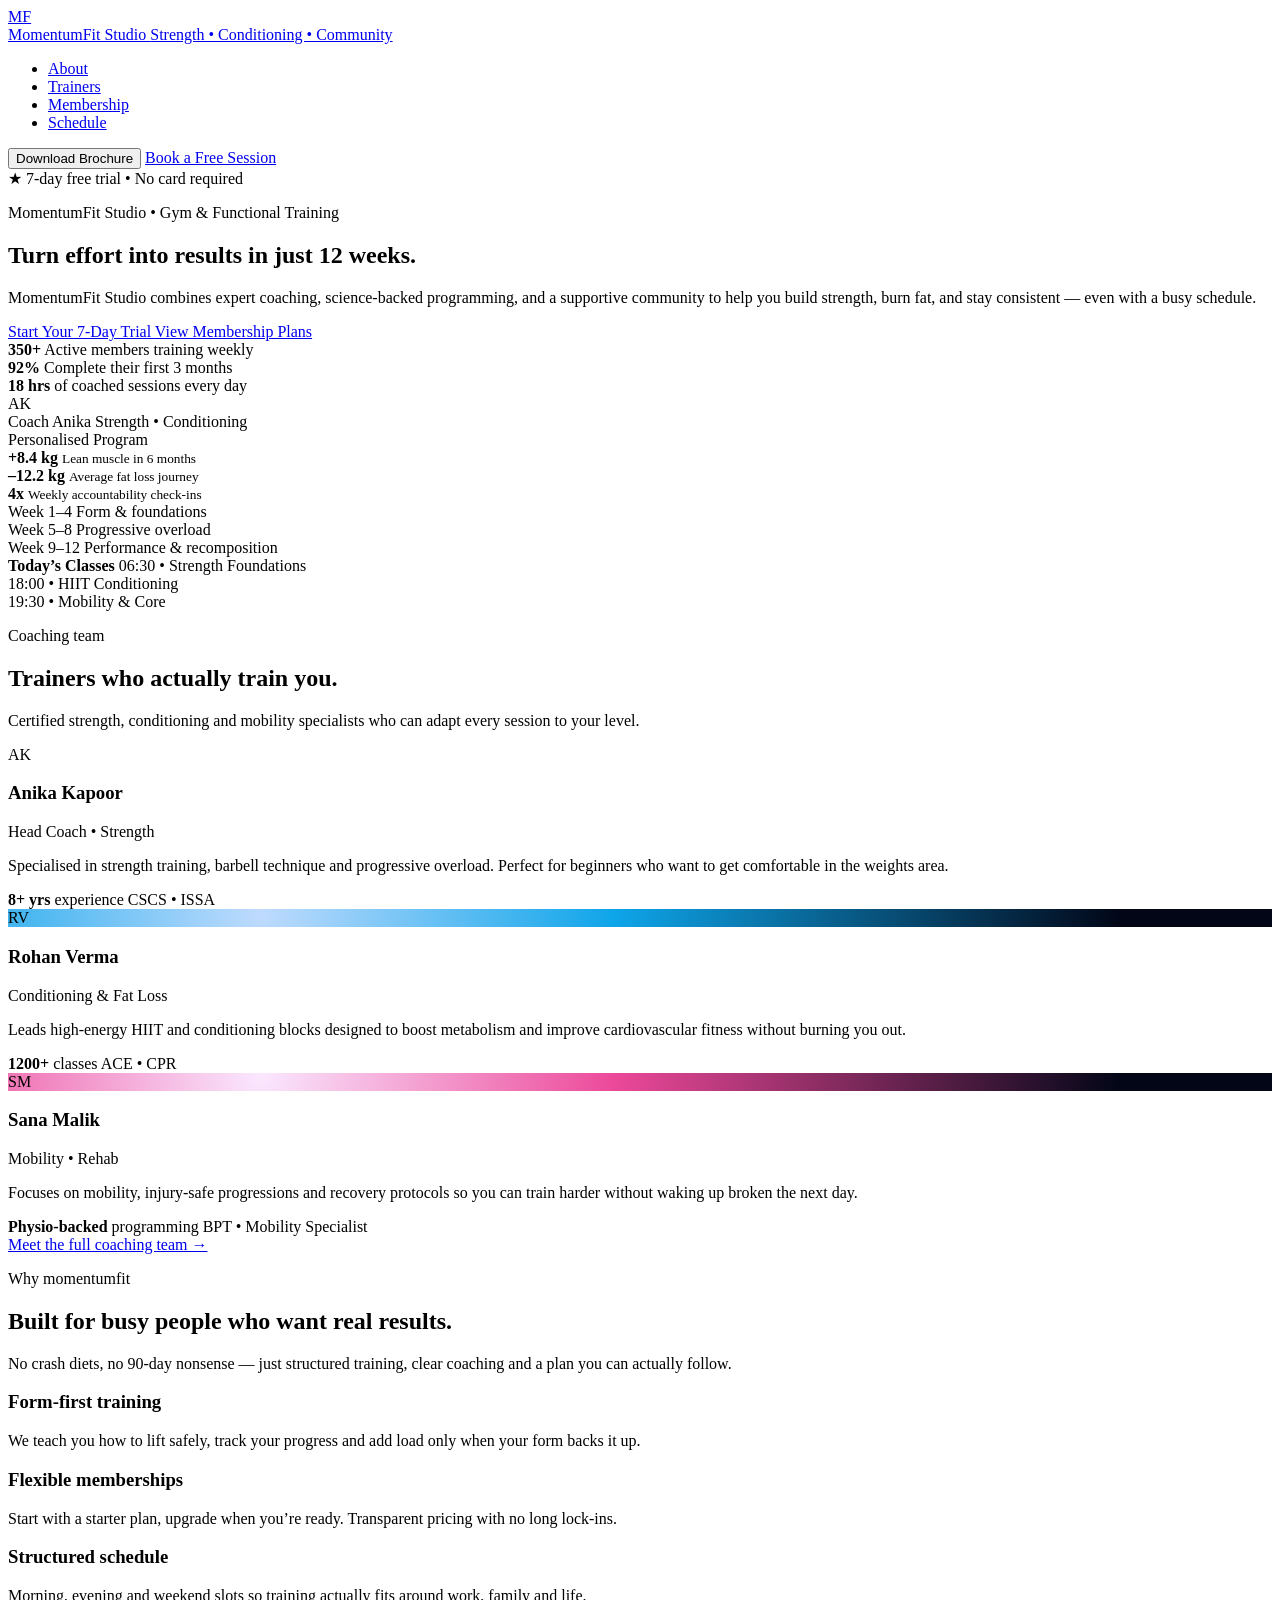
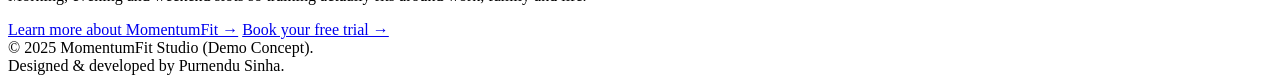
==== index.html @ ffd6edc4 "Create index.html" ====
<!DOCTYPE html>
<html lang="en">
<head>
  <meta charset="UTF-8" />
  <meta name="viewport" content="width=device-width, initial-scale=1" />
  <title>MomentumFit Studio – Gym & Fitness</title>
  <meta name="description" content="MomentumFit Studio is a modern fitness space offering personal training, group classes, and flexible memberships to help you reach your goals." />

  <!-- Fonts -->
  <link rel="preconnect" href="https://fonts.googleapis.com" />
  <link rel="preconnect" href="https://fonts.gstatic.com" crossorigin />
  <link href="https://fonts.googleapis.com/css2?family=Montserrat:wght@500;600;700;800&family=Inter:wght@300;400;500;600&display=swap" rel="stylesheet" />

  <!-- Styles -->
  <link rel="stylesheet" href="styles.css" />
</head>
<body>
  <header>
    <div class="nav-inner">
      <a href="index.html" class="logo">
        <div class="logo-mark">MF</div>
        <div>
          MomentumFit Studio
          <span>Strength • Conditioning • Community</span>
        </div>
      </a>

      <nav aria-label="Primary navigation">
        <ul>
          <li><a href="about.html">About</a></li>
          <li><a href="trainers.html">Trainers</a></li>
          <li><a href="about.html#membership">Membership</a></li>
          <li><a href="about.html#schedule">Schedule</a></li>
        </ul>
      </nav>

      <div class="nav-cta">
        <button class="btn btn-outline" type="button">Download Brochure</button>
        <a href="about.html#join" class="btn btn-primary">Book a Free Session</a>
      </div>

      <div class="hamburger" aria-hidden="true">
        <span></span><span></span><span></span>
      </div>
    </div>
  </header>

  <main class="page-shell" id="top">
    <!-- HERO -->
    <section class="hero" aria-labelledby="hero-title">
      <div class="hero-copy">
        <div class="btn-pill">
          <span>★</span>
          7-day free trial • No card required
        </div>
        <p class="eyebrow">MomentumFit Studio • Gym & Functional Training</p>
        <h1 id="hero-title">
          Turn effort into <span>results</span> in just 12 weeks.
        </h1>
        <p class="hero-lead">
          MomentumFit Studio combines expert coaching, science-backed programming, and a supportive community
          to help you build strength, burn fat, and stay consistent — even with a busy schedule.
        </p>
        <div class="hero-actions">
          <a href="about.html#join" class="btn btn-primary">
            Start Your 7-Day Trial
          </a>
          <a href="about.html#membership" class="btn btn-outline">
            View Membership Plans
          </a>
        </div>
        <div class="hero-meta">
          <div>
            <strong>350+</strong>
            Active members training weekly
          </div>
          <div>
            <strong>92%</strong>
            Complete their first 3 months
          </div>
          <div>
            <strong>18 hrs</strong>
            of coached sessions every day
          </div>
        </div>
      </div>

      <div class="hero-visual" aria-hidden="true">
        <div class="hero-card">
          <div class="hero-card-header">
            <div class="hero-avatar">
              <div class="hero-avatar-circle">AK</div>
              <div class="hero-avatar-meta">
                <span>Coach Anika</span>
                <span>Strength • Conditioning</span>
              </div>
            </div>
            <div class="hero-tag">Personalised Program</div>
          </div>

          <div class="hero-metrics">
            <div class="metric">
              <strong>+8.4 kg</strong>
              <small>Lean muscle in 6 months</small>
            </div>
            <div class="metric">
              <strong>–12.2 kg</strong>
              <small>Average fat loss journey</small>
            </div>
            <div class="metric">
              <strong>4x</strong>
              <small>Weekly accountability check-ins</small>
            </div>
          </div>

          <div class="hero-timeline">
            <div class="hero-timeline-row">
              <span class="hero-timeline-label">Week 1–4</span>
              <span class="hero-timeline-value">Form &amp; foundations</span>
            </div>
            <div class="hero-timeline-row">
              <span class="hero-timeline-label">Week 5–8</span>
              <span class="hero-timeline-value">Progressive overload</span>
            </div>
            <div class="hero-timeline-row">
              <span class="hero-timeline-label">Week 9–12</span>
              <span class="hero-timeline-value">Performance &amp; recomposition</span>
            </div>
          </div>

          <div class="floating-card">
            <strong>Today’s Classes</strong>
            <span>06:30 • Strength Foundations</span><br />
            <span>18:00 • HIIT Conditioning</span><br />
            <span>19:30 • Mobility &amp; Core</span>
            <div class="floating-progress">
              <span></span>
            </div>
          </div>
        </div>
      </div>
    </section>

    <!-- HOME PREVIEW: Trainers -->
    <section aria-labelledby="home-trainers-title">
      <div class="section-header">
        <div>
          <p class="section-kicker">Coaching team</p>
          <h2 class="section-title" id="home-trainers-title">Trainers who actually train you.</h2>
        </div>
        <p class="section-subtitle">
          Certified strength, conditioning and mobility specialists who can adapt every session to your level.
        </p>
      </div>

      <div class="card-grid" aria-label="Trainer preview">
        <article class="card">
          <div class="trainer-head">
            <div class="trainer-avatar">AK</div>
            <div class="trainer-meta">
              <h3>Anika Kapoor</h3>
              <span>Head Coach • Strength</span>
            </div>
          </div>
          <p class="trainer-bio">
            Specialised in strength training, barbell technique and progressive overload. Perfect for
            beginners who want to get comfortable in the weights area.
          </p>
          <div class="trainer-foot">
            <span><strong>8+ yrs</strong> experience</span>
            <span>CSCS • ISSA</span>
          </div>
        </article>

        <article class="card">
          <div class="trainer-head">
            <div class="trainer-avatar" style="background: radial-gradient(circle at 20% 20%, #bfdbfe 0, #0ea5e9 35%, #020617 85%);">
              RV
            </div>
            <div class="trainer-meta">
              <h3>Rohan Verma</h3>
              <span>Conditioning &amp; Fat Loss</span>
            </div>
          </div>
          <p class="trainer-bio">
            Leads high-energy HIIT and conditioning blocks designed to boost metabolism and improve
            cardiovascular fitness without burning you out.
          </p>
          <div class="trainer-foot">
            <span><strong>1200+</strong> classes</span>
            <span>ACE • CPR</span>
          </div>
        </article>

        <article class="card">
          <div class="trainer-head">
            <div class="trainer-avatar" style="background: radial-gradient(circle at 20% 20%, #fae8ff 0, #ec4899 35%, #020617 85%);">
              SM
            </div>
            <div class="trainer-meta">
              <h3>Sana Malik</h3>
              <span>Mobility • Rehab</span>
            </div>
          </div>
          <p class="trainer-bio">
            Focuses on mobility, injury-safe progressions and recovery protocols so you can train harder
            without waking up broken the next day.
          </p>
          <div class="trainer-foot">
            <span><strong>Physio-backed</strong> programming</span>
            <span>BPT • Mobility Specialist</span>
          </div>
        </article>
      </div>

      <div class="section-cta-row">
        <a href="trainers.html" class="btn btn-outline">Meet the full coaching team →</a>
      </div>
    </section>

    <!-- HOME PREVIEW: Why MomentumFit / Membership -->
    <section aria-labelledby="home-about-title">
      <div class="section-header">
        <div>
          <p class="section-kicker">Why momentumfit</p>
          <h2 class="section-title" id="home-about-title">Built for busy people who want real results.</h2>
        </div>
        <p class="section-subtitle">
          No crash diets, no 90-day nonsense — just structured training, clear coaching and a plan you can actually follow.
        </p>
      </div>

      <div class="card-grid">
        <article class="card">
          <h3 class="mini-title">Form-first training</h3>
          <p class="mini-copy">
            We teach you how to lift safely, track your progress and add load only when your form backs it up.
          </p>
        </article>
        <article class="card">
          <h3 class="mini-title">Flexible memberships</h3>
          <p class="mini-copy">
            Start with a starter plan, upgrade when you’re ready. Transparent pricing with no long lock-ins.
          </p>
        </article>
        <article class="card">
          <h3 class="mini-title">Structured schedule</h3>
          <p class="mini-copy">
            Morning, evening and weekend slots so training actually fits around work, family and life.
          </p>
        </article>
      </div>

      <div class="section-cta-row">
        <a href="about.html" class="btn btn-outline">Learn more about MomentumFit →</a>
        <a href="about.html#join" class="btn btn-primary">Book your free trial →</a>
      </div>
    </section>
  </main>

  <footer>
    <div class="footer-inner">
      <span>© 2025 MomentumFit Studio (Demo Concept).</span>
      <div class="footer-links">
        <span>Designed &amp; developed by Purnendu Sinha.</span>
      </div>
    </div>
  </footer>
</body>
</html>
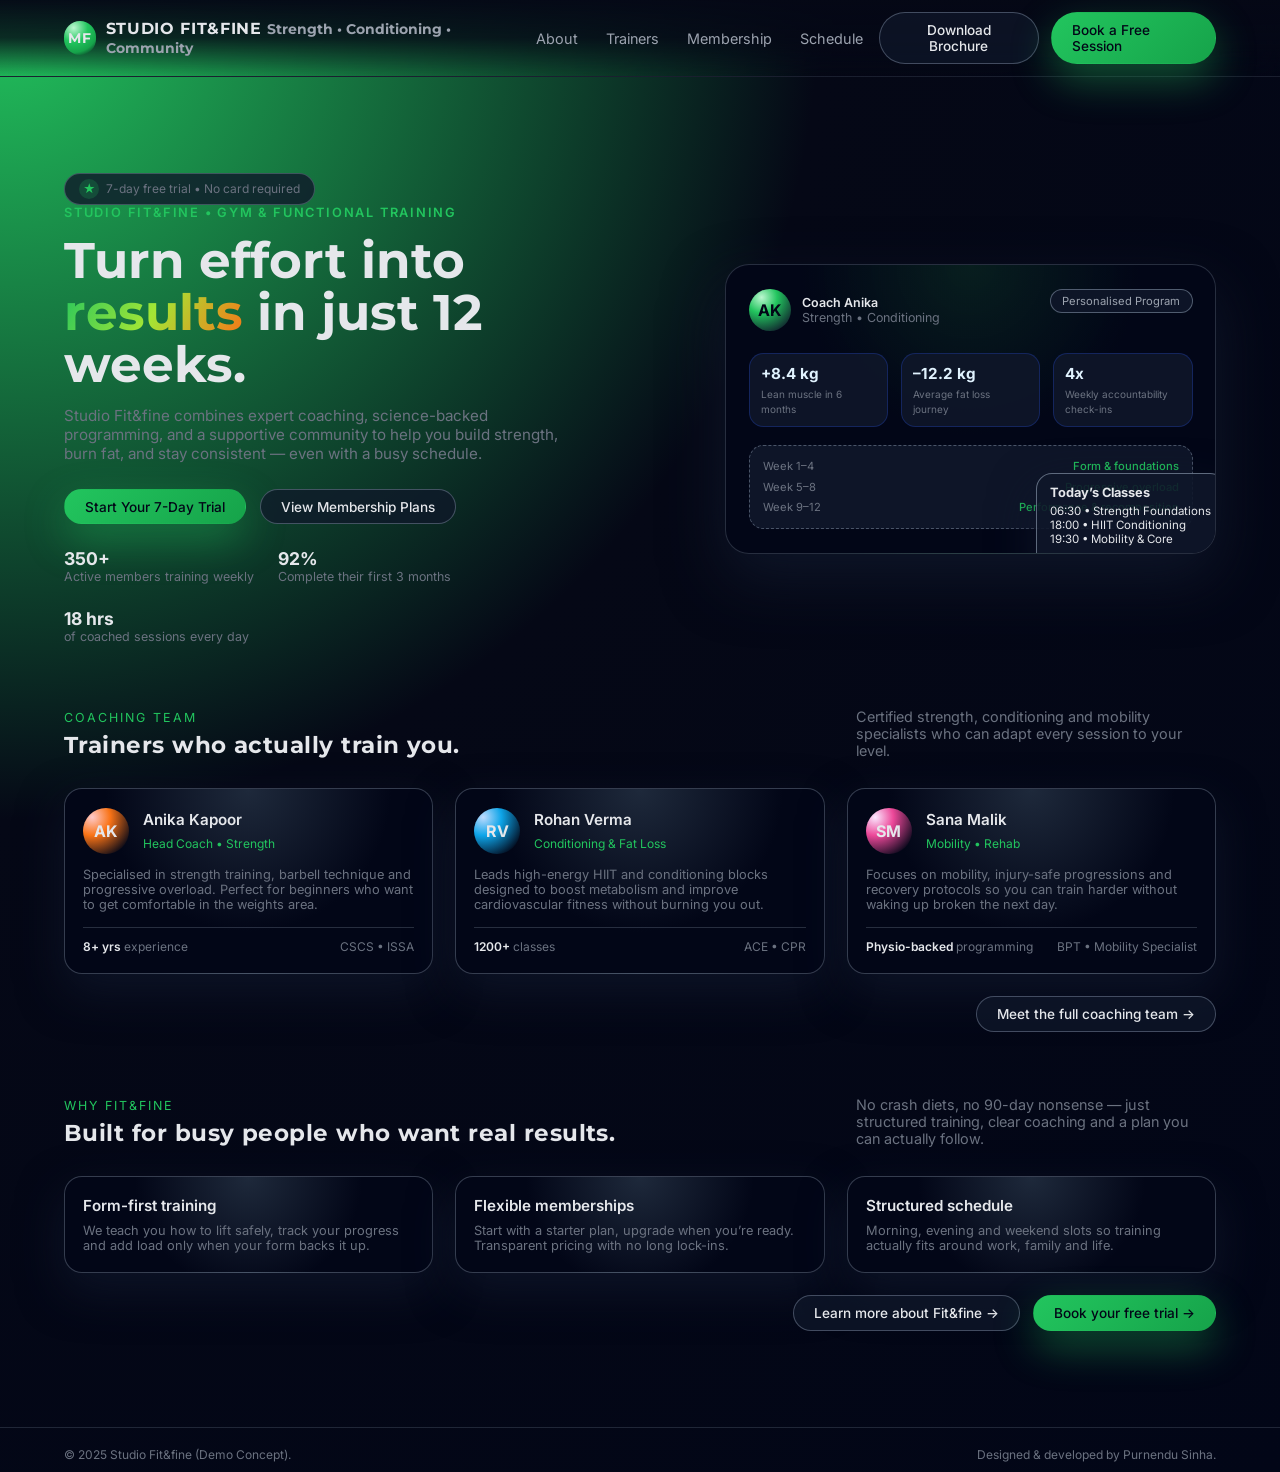
==== commit 9c58cca6: "Update index.html" ====
--- a/index.html
+++ b/index.html
@@ -3,8 +3,8 @@
 <head>
   <meta charset="UTF-8" />
   <meta name="viewport" content="width=device-width, initial-scale=1" />
-  <title>MomentumFit Studio – Gym & Fitness</title>
-  <meta name="description" content="MomentumFit Studio is a modern fitness space offering personal training, group classes, and flexible memberships to help you reach your goals." />
+  <title>Studio Fit&fine– Gym & Fitness</title>
+  <meta name="description" content="Studio Fit&fine is a modern fitness space offering personal training, group classes, and flexible memberships to help you reach your goals." />
 
   <!-- Fonts -->
   <link rel="preconnect" href="https://fonts.googleapis.com" />
@@ -20,7 +20,7 @@
       <a href="index.html" class="logo">
         <div class="logo-mark">MF</div>
         <div>
-          MomentumFit Studio
+          Studio Fit&fine
           <span>Strength • Conditioning • Community</span>
         </div>
       </a>
@@ -53,12 +53,12 @@
           <span>★</span>
           7-day free trial • No card required
         </div>
-        <p class="eyebrow">MomentumFit Studio • Gym & Functional Training</p>
+        <p class="eyebrow">Studio Fit&fine • Gym & Functional Training</p>
         <h1 id="hero-title">
           Turn effort into <span>results</span> in just 12 weeks.
         </h1>
         <p class="hero-lead">
-          MomentumFit Studio combines expert coaching, science-backed programming, and a supportive community
+          Studio Fit&fine combines expert coaching, science-backed programming, and a supportive community
           to help you build strength, burn fat, and stay consistent — even with a busy schedule.
         </p>
         <div class="hero-actions">
@@ -218,11 +218,11 @@
       </div>
     </section>
 
-    <!-- HOME PREVIEW: Why MomentumFit / Membership -->
+    <!-- HOME PREVIEW: Why Fit&fine / Membership -->
     <section aria-labelledby="home-about-title">
       <div class="section-header">
         <div>
-          <p class="section-kicker">Why momentumfit</p>
+          <p class="section-kicker">Why Fit&fine</p>
           <h2 class="section-title" id="home-about-title">Built for busy people who want real results.</h2>
         </div>
         <p class="section-subtitle">
@@ -252,7 +252,7 @@
       </div>
 
       <div class="section-cta-row">
-        <a href="about.html" class="btn btn-outline">Learn more about MomentumFit →</a>
+        <a href="about.html" class="btn btn-outline">Learn more about Fit&fine →</a>
         <a href="about.html#join" class="btn btn-primary">Book your free trial →</a>
       </div>
     </section>
@@ -260,7 +260,7 @@
 
   <footer>
     <div class="footer-inner">
-      <span>© 2025 MomentumFit Studio (Demo Concept).</span>
+      <span>© 2025 Studio Fit&fine (Demo Concept).</span>
       <div class="footer-links">
         <span>Designed &amp; developed by Purnendu Sinha.</span>
       </div>
--- a/styles.css
+++ b/styles.css
@@ -0,0 +1,1007 @@
+:root {
+  --bg-body: #050816;
+  --bg-elevated: #0b1020;
+  --bg-elevated-soft: rgba(15, 23, 42, 0.9);
+  --accent: #22c55e;
+  --accent-soft: rgba(34, 197, 94, 0.15);
+  --accent-alt: #f97316;
+  --border-subtle: rgba(148, 163, 184, 0.3);
+  --text-main: #e5e7eb;
+  --text-muted: #9ca3af;
+  --text-soft: #6b7280;
+  --danger: #ef4444;
+  --radius-lg: 18px;
+  --radius-xl: 24px;
+  --shadow-soft: 0 24px 60px rgba(15, 23, 42, 0.9);
+  --shadow-subtle: 0 18px 45px rgba(15, 23, 42, 0.8);
+  --nav-height: 76px;
+}
+
+* {
+  box-sizing: border-box;
+  margin: 0;
+  padding: 0;
+}
+
+html,
+body {
+  scroll-behavior: smooth;
+  background: radial-gradient(circle at top left, #22c55e 0, #050816 42%, #020617 100%);
+}
+
+body {
+  font-family: 'Inter', system-ui, -apple-system, BlinkMacSystemFont, sans-serif;
+  color: var(--text-main);
+  min-height: 100vh;
+}
+
+a {
+  color: inherit;
+  text-decoration: none;
+}
+
+img {
+  max-width: 100%;
+  display: block;
+}
+
+/* Layout */
+
+.page-shell {
+  max-width: 1200px;
+  margin: 0 auto;
+  padding: 0 1.5rem 3rem;
+}
+
+header {
+  position: sticky;
+  top: 0;
+  z-index: 20;
+  backdrop-filter: blur(18px);
+  background: linear-gradient(
+    to bottom,
+    rgba(5, 8, 22, 0.98),
+    rgba(5, 8, 22, 0.8),
+    transparent
+  );
+  border-bottom: 1px solid rgba(148, 163, 184, 0.15);
+}
+
+.nav-inner {
+  max-width: 1200px;
+  margin: 0 auto;
+  padding: 0.75rem 1.5rem;
+  display: flex;
+  align-items: center;
+  justify-content: space-between;
+  height: var(--nav-height);
+  gap: 1rem;
+}
+
+.logo {
+  display: flex;
+  align-items: center;
+  gap: 0.6rem;
+  font-family: 'Montserrat', sans-serif;
+  font-weight: 700;
+  letter-spacing: 0.04em;
+  text-transform: uppercase;
+}
+
+.logo-mark {
+  width: 34px;
+  height: 34px;
+  border-radius: 999px;
+  background: radial-gradient(circle at 30% 20%, #bbf7d0 0, #22c55e 40%, #16a34a 70%, #020617 100%);
+  display: flex;
+  align-items: center;
+  justify-content: center;
+  font-size: 0.9rem;
+}
+
+.logo span:last-child {
+  font-size: 0.85rem;
+  color: var(--text-muted);
+  text-transform: none;
+  letter-spacing: 0;
+}
+
+nav ul {
+  display: flex;
+  align-items: center;
+  list-style: none;
+  gap: 1.75rem;
+  font-size: 0.9rem;
+}
+
+nav a {
+  position: relative;
+  color: var(--text-muted);
+}
+
+nav a::after {
+  content: "";
+  position: absolute;
+  left: 0;
+  bottom: -0.35rem;
+  width: 0;
+  height: 2px;
+  border-radius: 999px;
+  background: linear-gradient(to right, var(--accent), var(--accent-alt));
+  transition: width 0.18s ease-out;
+}
+
+nav a:hover {
+  color: var(--text-main);
+}
+
+nav a:hover::after {
+  width: 16px;
+}
+
+.nav-cta {
+  display: flex;
+  align-items: center;
+  gap: 0.75rem;
+}
+
+/* Buttons */
+
+.btn {
+  display: inline-flex;
+  align-items: center;
+  justify-content: center;
+  gap: 0.4rem;
+  border-radius: 999px;
+  padding: 0.55rem 1.25rem;
+  border: 1px solid transparent;
+  font-size: 0.85rem;
+  font-weight: 500;
+  cursor: pointer;
+  background: none;
+  color: inherit;
+  transition:
+    transform 0.15s ease-out,
+    box-shadow 0.15s ease-out,
+    background 0.15s ease-out,
+    border-color 0.15s ease-out;
+  font-family: inherit;
+}
+
+.btn-primary {
+  background: linear-gradient(135deg, #22c55e, #16a34a);
+  color: #020617;
+  box-shadow: 0 16px 40px rgba(34, 197, 94, 0.4);
+}
+
+.btn-primary:hover {
+  transform: translateY(-1px) translateZ(0);
+  box-shadow: 0 18px 48px rgba(34, 197, 94, 0.45);
+}
+
+.btn-outline {
+  border-color: rgba(148, 163, 184, 0.4);
+  background: rgba(15, 23, 42, 0.75);
+}
+
+.btn-outline:hover {
+  border-color: var(--accent);
+  background: rgba(15, 23, 42, 0.95);
+}
+
+.btn-pill {
+  border-radius: 999px;
+  border: 1px solid rgba(148, 163, 184, 0.35);
+  background: rgba(15, 23, 42, 0.8);
+  padding: 0.3rem 0.9rem;
+  font-size: 0.75rem;
+  color: var(--text-soft);
+  display: inline-flex;
+  align-items: center;
+  gap: 0.4rem;
+}
+
+.btn-pill span {
+  display: inline-flex;
+  align-items: center;
+  justify-content: center;
+  width: 20px;
+  height: 20px;
+  border-radius: 999px;
+  background: rgba(34, 197, 94, 0.2);
+  color: var(--accent);
+  font-size: 0.75rem;
+}
+
+/* Hamburger */
+
+.hamburger {
+  display: none;
+  flex-direction: column;
+  gap: 4px;
+  cursor: pointer;
+}
+
+.hamburger span {
+  width: 20px;
+  height: 2px;
+  border-radius: 999px;
+  background: var(--text-main);
+}
+
+/* Hero */
+
+main {
+  margin-top: 1.5rem;
+}
+
+.hero {
+  display: grid;
+  grid-template-columns: minmax(0, 1.25fr) minmax(0, 1fr);
+  gap: 3rem;
+  align-items: center;
+  padding-top: 2rem;
+}
+
+.hero-copy {
+  max-width: 540px;
+}
+
+.eyebrow {
+  font-size: 0.8rem;
+  text-transform: uppercase;
+  letter-spacing: 0.14em;
+  color: var(--accent);
+  margin-bottom: 0.9rem;
+  font-weight: 600;
+}
+
+.hero h1 {
+  font-family: 'Montserrat', sans-serif;
+  font-size: clamp(2.3rem, 4vw, 3.1rem);
+  line-height: 1.05;
+  margin-bottom: 1rem;
+}
+
+.hero h1 span {
+  background: linear-gradient(120deg, #22c55e, #a3e635, #f97316);
+  -webkit-background-clip: text;
+  background-clip: text;
+  color: transparent;
+}
+
+.hero-lead {
+  font-size: 0.95rem;
+  color: var(--text-soft);
+  max-width: 32rem;
+  margin-bottom: 1.6rem;
+}
+
+.hero-actions {
+  display: flex;
+  flex-wrap: wrap;
+  gap: 0.9rem;
+  margin-bottom: 1.5rem;
+}
+
+.hero-meta {
+  display: flex;
+  flex-wrap: wrap;
+  gap: 1.5rem;
+  font-size: 0.78rem;
+  color: var(--text-soft);
+}
+
+.hero-meta strong {
+  display: block;
+  font-size: 1.1rem;
+  color: var(--text-main);
+}
+
+.hero-visual {
+  position: relative;
+}
+
+.hero-card {
+  position: relative;
+  border-radius: var(--radius-xl);
+  padding: 1.5rem 1.4rem;
+  background: radial-gradient(circle at top, #22c55e1f 0, #020617 45%);
+  border: 1px solid rgba(148, 163, 184, 0.25);
+  box-shadow: var(--shadow-soft);
+  overflow: hidden;
+}
+
+.hero-card-header {
+  display: flex;
+  justify-content: space-between;
+  gap: 1rem;
+  margin-bottom: 1.4rem;
+}
+
+.hero-avatar {
+  display: flex;
+  align-items: center;
+  gap: 0.7rem;
+}
+
+.hero-avatar-circle {
+  width: 42px;
+  height: 42px;
+  border-radius: 999px;
+  background: radial-gradient(circle at 30% 20%, #bbf7d0 0, #22c55e 35%, #0f172a 88%);
+  display: flex;
+  align-items: center;
+  justify-content: center;
+  font-size: 1rem;
+  font-weight: 700;
+  color: #020617;
+}
+
+.hero-avatar-meta span {
+  display: block;
+  font-size: 0.78rem;
+}
+
+.hero-avatar-meta span:first-child {
+  font-weight: 600;
+}
+
+.hero-avatar-meta span:last-child {
+  color: var(--text-soft);
+}
+
+.hero-tag {
+  font-size: 0.7rem;
+  padding: 0.25rem 0.7rem;
+  border-radius: 999px;
+  background: rgba(15, 23, 42, 0.9);
+  border: 1px solid rgba(148, 163, 184, 0.5);
+  color: var(--text-muted);
+  align-self: flex-start;
+}
+
+.hero-metrics {
+  display: grid;
+  grid-template-columns: repeat(3, minmax(0, 1fr));
+  gap: 0.8rem;
+  margin-bottom: 1.1rem;
+  font-size: 0.75rem;
+}
+
+.metric {
+  padding: 0.65rem 0.7rem;
+  border-radius: 0.9rem;
+  background: rgba(15, 23, 42, 0.9);
+  border: 1px solid rgba(30, 64, 175, 0.4);
+}
+
+.metric strong {
+  display: block;
+  font-size: 0.95rem;
+  margin-bottom: 0.15rem;
+  color: #e0f2fe;
+}
+
+.metric small {
+  color: var(--text-soft);
+}
+
+.hero-timeline {
+  position: relative;
+  margin-top: 0.4rem;
+  padding: 0.85rem 0.8rem;
+  border-radius: 0.9rem;
+  background: rgba(15, 23, 42, 0.94);
+  border: 1px dashed rgba(148, 163, 184, 0.45);
+  font-size: 0.7rem;
+}
+
+.hero-timeline-row {
+  display: flex;
+  justify-content: space-between;
+  gap: 0.8rem;
+  margin-bottom: 0.4rem;
+}
+
+.hero-timeline-row:last-child {
+  margin-bottom: 0;
+}
+
+.hero-timeline-label {
+  color: var(--text-soft);
+}
+
+.hero-timeline-value {
+  font-weight: 500;
+  color: var(--accent);
+}
+
+.floating-card {
+  position: absolute;
+  right: -0.7rem;
+  bottom: -1rem;
+  width: 190px;
+  border-radius: 1rem;
+  padding: 0.7rem 0.8rem;
+  background: var(--bg-elevated-soft);
+  border: 1px solid rgba(148, 163, 184, 0.6);
+  transform: translateY(0);
+  animation: float 6s ease-in-out infinite;
+  font-size: 0.72rem;
+  box-shadow: var(--shadow-subtle);
+}
+
+.floating-card strong {
+  display: block;
+  font-size: 0.8rem;
+  margin-bottom: 0.25rem;
+}
+
+.floating-progress {
+  margin-top: 0.4rem;
+  width: 100%;
+  height: 4px;
+  border-radius: 999px;
+  background: rgba(30, 64, 175, 0.6);
+  overflow: hidden;
+  position: relative;
+}
+
+.floating-progress span {
+  position: absolute;
+  left: 0;
+  top: 0;
+  height: 100%;
+  width: 70%;
+  border-radius: 999px;
+  background: linear-gradient(90deg, #22c55e, #a3e635);
+}
+
+@keyframes float {
+  0%,
+  100% {
+    transform: translateY(0);
+  }
+  50% {
+    transform: translateY(-8px);
+  }
+}
+
+/* Sections */
+
+section {
+  margin-top: 4rem;
+}
+
+.section-header {
+  display: flex;
+  justify-content: space-between;
+  align-items: flex-end;
+  gap: 1rem;
+  margin-bottom: 1.8rem;
+}
+
+.section-title {
+  font-family: 'Montserrat', sans-serif;
+  font-size: 1.45rem;
+  letter-spacing: 0.02em;
+}
+
+.section-kicker {
+  font-size: 0.78rem;
+  color: var(--accent);
+  text-transform: uppercase;
+  letter-spacing: 0.16em;
+  margin-bottom: 0.4rem;
+}
+
+.section-subtitle {
+  font-size: 0.9rem;
+  color: var(--text-soft);
+  max-width: 360px;
+}
+
+.section-cta-row {
+  margin-top: 1.4rem;
+  display: flex;
+  gap: 0.8rem;
+  justify-content: flex-end;
+  flex-wrap: wrap;
+}
+
+/* Cards & Grid */
+
+.card-grid {
+  display: grid;
+  grid-template-columns: repeat(3, minmax(0, 1fr));
+  gap: 1.4rem;
+}
+
+.card {
+  border-radius: var(--radius-lg);
+  padding: 1.2rem 1.1rem;
+  background: radial-gradient(circle at top, #1e293b 0, #020617 55%);
+  border: 1px solid rgba(148, 163, 184, 0.35);
+  box-shadow: var(--shadow-subtle);
+}
+
+.mini-title {
+  font-size: 0.95rem;
+  margin-bottom: 0.5rem;
+  font-weight: 600;
+}
+
+.mini-copy {
+  font-size: 0.8rem;
+  color: var(--text-soft);
+}
+
+/* Trainers */
+
+.trainer-head {
+  display: flex;
+  align-items: center;
+  gap: 0.9rem;
+  margin-bottom: 0.8rem;
+}
+
+.trainer-avatar {
+  width: 46px;
+  height: 46px;
+  border-radius: 999px;
+  background: radial-gradient(circle at 20% 20%, #fecaca 0, #f97316 35%, #020617 85%);
+  display: flex;
+  align-items: center;
+  justify-content: center;
+  font-weight: 700;
+  font-size: 1rem;
+}
+
+.trainer-meta h3 {
+  font-size: 0.95rem;
+  margin-bottom: 0.2rem;
+  font-weight: 600;
+}
+
+.trainer-meta span {
+  font-size: 0.75rem;
+  color: var(--accent);
+}
+
+.trainer-bio {
+  font-size: 0.8rem;
+  color: var(--text-soft);
+  margin-bottom: 0.9rem;
+}
+
+.chip-row {
+  display: flex;
+  flex-wrap: wrap;
+  gap: 0.4rem;
+  margin-bottom: 0.7rem;
+}
+
+.chip {
+  font-size: 0.7rem;
+  padding: 0.2rem 0.55rem;
+  border-radius: 999px;
+  background: rgba(15, 23, 42, 0.9);
+  border: 1px solid rgba(148, 163, 184, 0.4);
+  color: var(--text-muted);
+}
+
+.trainer-foot {
+  display: flex;
+  justify-content: space-between;
+  align-items: center;
+  font-size: 0.75rem;
+  color: var(--text-soft);
+  border-top: 1px solid rgba(148, 163, 184, 0.25);
+  padding-top: 0.7rem;
+  margin-top: 0.8rem;
+}
+
+.trainer-foot strong {
+  color: var(--text-main);
+  font-weight: 600;
+}
+
+/* Plans */
+
+.plans-grid {
+  display: grid;
+  grid-template-columns: repeat(3, minmax(0, 1fr));
+  gap: 1.4rem;
+}
+
+.plan {
+  border-radius: var(--radius-lg);
+  padding: 1.4rem 1.2rem;
+  background: radial-gradient(circle at top, #22c55e0f 0, #020617 60%);
+  border: 1px solid rgba(148, 163, 184, 0.4);
+  position: relative;
+  overflow: hidden;
+  display: flex;
+  flex-direction: column;
+  gap: 0.9rem;
+}
+
+.plan--featured {
+  border-color: var(--accent);
+  box-shadow: 0 24px 60px rgba(34, 197, 94, 0.35);
+  transform: translateY(-4px);
+}
+
+.plan-badge {
+  position: absolute;
+  top: 0.85rem;
+  right: 1rem;
+  font-size: 0.7rem;
+  padding: 0.15rem 0.6rem;
+  border-radius: 999px;
+  background: rgba(34, 197, 94, 0.16);
+  color: #bbf7d0;
+  border: 1px solid rgba(34, 197, 94, 0.5);
+}
+
+.plan-name {
+  font-size: 0.95rem;
+  font-weight: 600;
+  font-family: 'Montserrat', sans-serif;
+}
+
+.plan-tagline {
+  font-size: 0.78rem;
+  color: var(--text-soft);
+}
+
+.plan-price {
+  display: flex;
+  align-items: baseline;
+  gap: 0.2rem;
+}
+
+.plan-price span:first-child {
+  font-size: 1.6rem;
+  font-weight: 700;
+}
+
+.plan-price span:nth-child(2) {
+  font-size: 0.75rem;
+  color: var(--text-soft);
+}
+
+.plan-cta {
+  margin-top: 0.3rem;
+}
+
+.plan ul {
+  list-style: none;
+  font-size: 0.8rem;
+  color: var(--text-soft);
+  margin-top: 0.3rem;
+}
+
+.plan li {
+  display: flex;
+  align-items: center;
+  gap: 0.4rem;
+  margin: 0.18rem 0;
+}
+
+.plan li::before {
+  content: "●";
+  font-size: 0.5rem;
+  color: var(--accent);
+}
+
+/* Schedule */
+
+.schedule-layout {
+  display: grid;
+  grid-template-columns: minmax(0, 1.4fr) minmax(0, 1fr);
+  gap: 1.6rem;
+}
+
+.schedule-note {
+  font-size: 0.82rem;
+  color: var(--text-soft);
+  margin-bottom: 0.8rem;
+}
+
+.schedule-pill-row {
+  display: flex;
+  flex-wrap: wrap;
+  gap: 0.5rem;
+  margin-bottom: 1rem;
+}
+
+.schedule-pill {
+  font-size: 0.72rem;
+  padding: 0.25rem 0.6rem;
+  border-radius: 999px;
+  background: rgba(15, 23, 42, 0.9);
+  border: 1px solid rgba(148, 163, 184, 0.3);
+  color: var(--text-muted);
+}
+
+.schedule-table {
+  width: 100%;
+  border-collapse: collapse;
+  font-size: 0.78rem;
+  border-radius: var(--radius-lg);
+  overflow: hidden;
+  background: rgba(15, 23, 42, 0.9);
+  border: 1px solid rgba(148, 163, 184, 0.4);
+}
+
+.schedule-table thead {
+  background: rgba(15, 23, 42, 0.95);
+}
+
+.schedule-table th,
+.schedule-table td {
+  padding: 0.65rem 0.8rem;
+  text-align: left;
+}
+
+.schedule-table th {
+  font-size: 0.75rem;
+  color: var(--text-muted);
+  font-weight: 500;
+}
+
+.schedule-table td {
+  border-top: 1px solid rgba(30, 64, 175, 0.3);
+}
+
+.badge-class {
+  display: inline-flex;
+  align-items: center;
+  padding: 0.15rem 0.5rem;
+  border-radius: 999px;
+  font-size: 0.7rem;
+  background: rgba(34, 197, 94, 0.1);
+  color: #bbf7d0;
+  border: 1px solid rgba(34, 197, 94, 0.5);
+}
+
+.badge-intensity {
+  font-size: 0.7rem;
+  padding: 0.15rem 0.45rem;
+  border-radius: 999px;
+  background: rgba(248, 250, 252, 0.05);
+  border: 1px solid rgba(148, 163, 184, 0.4);
+  color: var(--text-muted);
+}
+
+.schedule-sidebar {
+  border-radius: var(--radius-lg);
+  padding: 1.2rem 1.1rem;
+  background: rgba(15, 23, 42, 0.96);
+  border: 1px solid rgba(148, 163, 184, 0.4);
+  box-shadow: var(--shadow-subtle);
+  font-size: 0.8rem;
+}
+
+.schedule-sidebar h3 {
+  font-size: 0.95rem;
+  margin-bottom: 0.4rem;
+}
+
+.schedule-sidebar p {
+  color: var(--text-soft);
+  margin-bottom: 0.8rem;
+}
+
+.schedule-side-row {
+  display: flex;
+  justify-content: space-between;
+  align-items: center;
+  margin-bottom: 0.35rem;
+  color: var(--text-soft);
+}
+
+.schedule-side-row strong {
+  color: var(--text-main);
+  font-size: 0.82rem;
+}
+
+/* Contact */
+
+.contact-grid {
+  display: grid;
+  grid-template-columns: minmax(0, 1.1fr) minmax(0, 1fr);
+  gap: 1.6rem;
+}
+
+form {
+  border-radius: var(--radius-lg);
+  padding: 1.4rem 1.3rem;
+  background: rgba(15, 23, 42, 0.95);
+  border: 1px solid rgba(148, 163, 184, 0.4);
+  box-shadow: var(--shadow-subtle);
+  font-size: 0.85rem;
+}
+
+.form-row {
+  display: grid;
+  grid-template-columns: repeat(2, minmax(0, 1fr));
+  gap: 0.8rem;
+}
+
+.field {
+  margin-bottom: 0.8rem;
+}
+
+label {
+  display: block;
+  font-size: 0.78rem;
+  margin-bottom: 0.25rem;
+  color: var(--text-muted);
+}
+
+input,
+select,
+textarea {
+  width: 100%;
+  border-radius: 0.75rem;
+  border: 1px solid rgba(148, 163, 184, 0.4);
+  background: rgba(15, 23, 42, 0.95);
+  color: var(--text-main);
+  padding: 0.5rem 0.75rem;
+  font-size: 0.85rem;
+  font-family: inherit;
+  outline: none;
+  transition:
+    border-color 0.12s ease-out,
+    box-shadow 0.12s ease-out,
+    background 0.12s ease-out;
+}
+
+input:focus,
+select:focus,
+textarea:focus {
+  border-color: var(--accent);
+  box-shadow: 0 0 0 1px rgba(34, 197, 94, 0.4);
+  background: rgba(15, 23, 42, 0.98);
+}
+
+textarea {
+  min-height: 110px;
+  resize: vertical;
+}
+
+.form-note {
+  margin-top: 0.6rem;
+  font-size: 0.72rem;
+  color: var(--text-soft);
+}
+
+.contact-copy {
+  font-size: 0.85rem;
+  color: var(--text-soft);
+  padding: 1rem 0.3rem;
+}
+
+.contact-copy h3 {
+  font-family: 'Montserrat', sans-serif;
+  font-size: 1rem;
+  margin-bottom: 0.6rem;
+}
+
+.contact-highlights {
+  margin-top: 0.8rem;
+  display: grid;
+  gap: 0.5rem;
+}
+
+.contact-highlight {
+  display: flex;
+  justify-content: space-between;
+  font-size: 0.8rem;
+}
+
+.contact-highlight span:first-child {
+  color: var(--text-muted);
+}
+
+.contact-highlight span:last-child {
+  font-weight: 500;
+  color: var(--accent);
+}
+
+/* Footer */
+
+footer {
+  margin-top: 3rem;
+  border-top: 1px solid rgba(148, 163, 184, 0.2);
+  padding-top: 1.2rem;
+  padding-bottom: 0.6rem;
+  font-size: 0.75rem;
+  color: var(--text-soft);
+}
+
+.footer-inner {
+  max-width: 1200px;
+  margin: 0 auto;
+  padding: 0 1.5rem;
+  display: flex;
+  justify-content: space-between;
+  align-items: center;
+  gap: 1rem;
+  flex-wrap: wrap;
+}
+
+.footer-links {
+  display: flex;
+  gap: 1rem;
+  flex-wrap: wrap;
+}
+
+/* Responsive */
+
+@media (max-width: 960px) {
+  .hero {
+    grid-template-columns: minmax(0, 1fr);
+  }
+
+  .hero-visual {
+    order: -1;
+  }
+
+  .card-grid,
+  .plans-grid {
+    grid-template-columns: repeat(2, minmax(0, 1fr));
+  }
+
+  .schedule-layout,
+  .contact-grid {
+    grid-template-columns: minmax(0, 1fr);
+  }
+}
+
+@media (max-width: 768px) {
+  .nav-inner {
+    padding-inline: 1rem;
+  }
+
+  nav ul {
+    display: none; /* purely visual: no JS menu */
+  }
+
+  .nav-cta {
+    display: none;
+  }
+
+  .hamburger {
+    display: flex;
+  }
+
+  .hero {
+    gap: 2.1rem;
+  }
+
+  section {
+    margin-top: 3rem;
+  }
+
+  .card-grid,
+  .plans-grid {
+    grid-template-columns: minmax(0, 1fr);
+  }
+
+  .section-header {
+    flex-direction: column;
+    align-items: flex-start;
+  }
+
+  .page-shell {
+    padding-inline: 1.1rem;
+  }
+
+  .footer-inner {
+    padding-inline: 1.1rem;
+  }
+}
